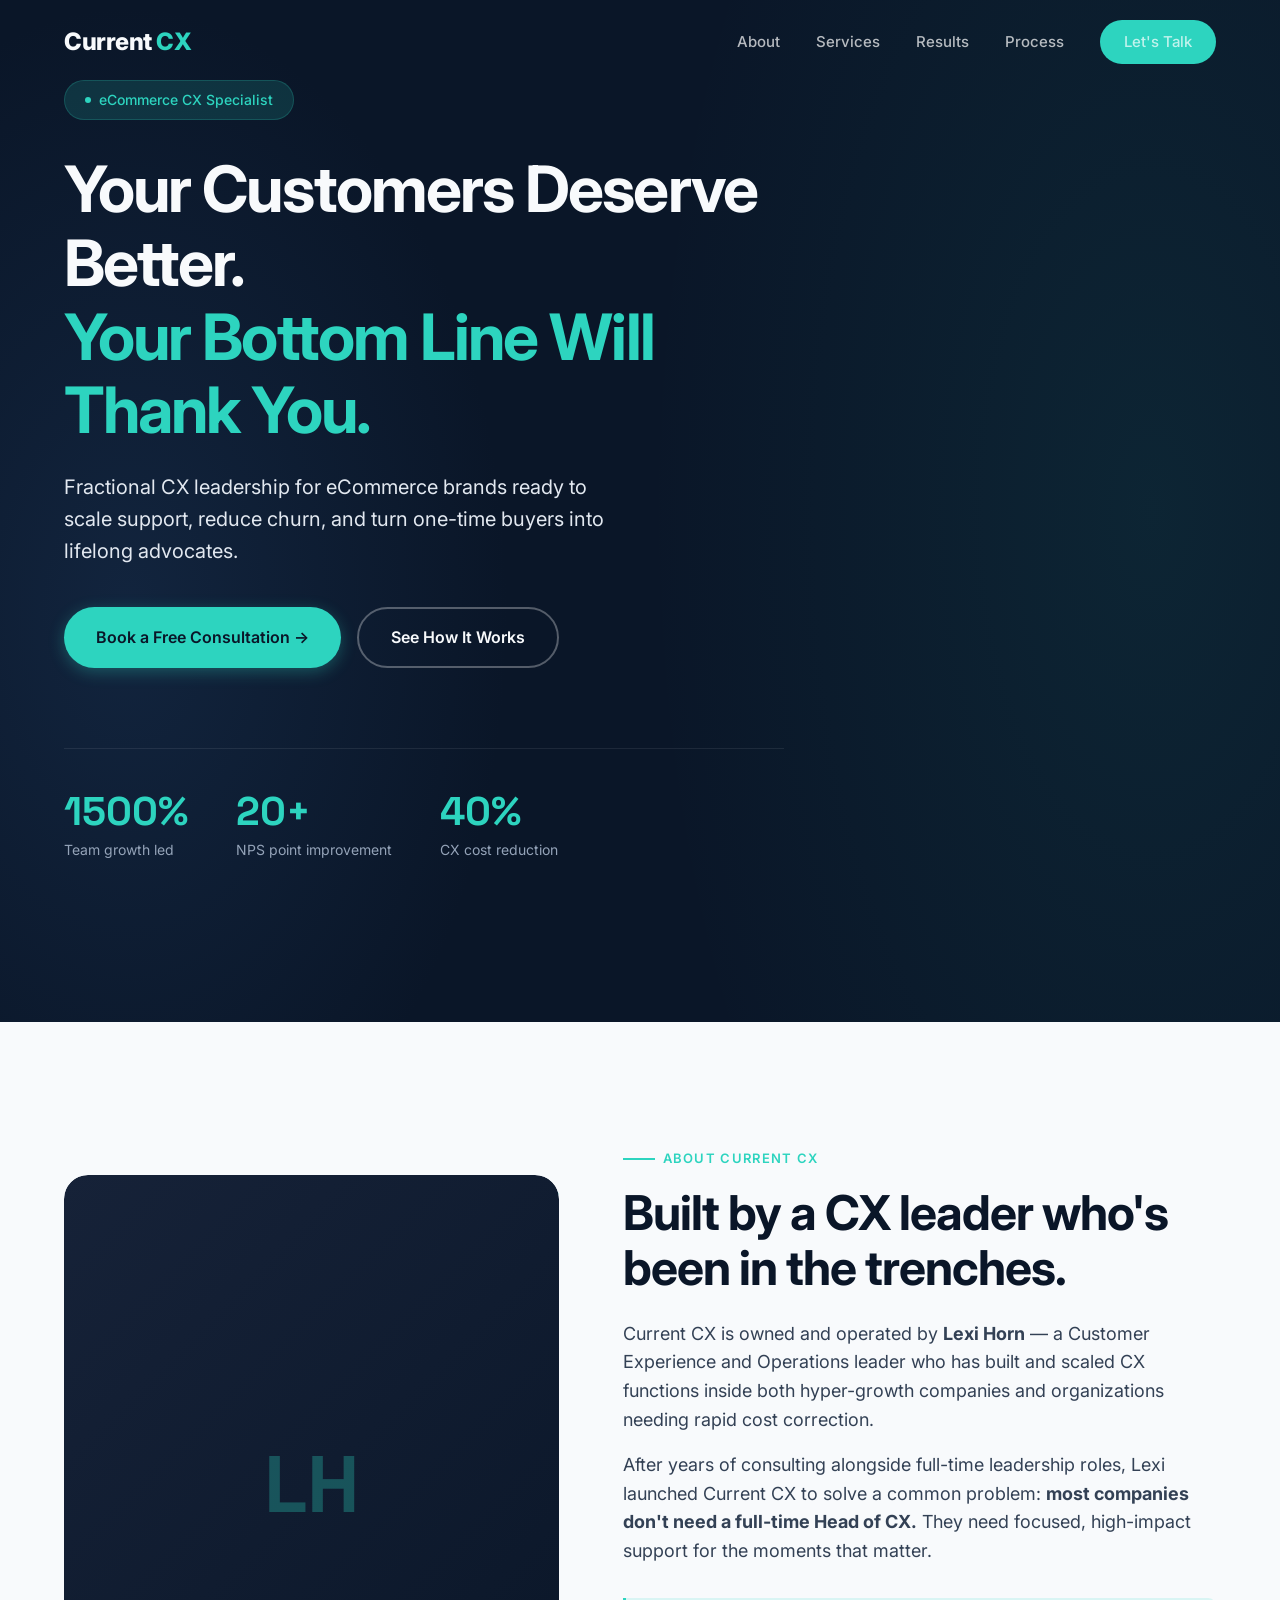
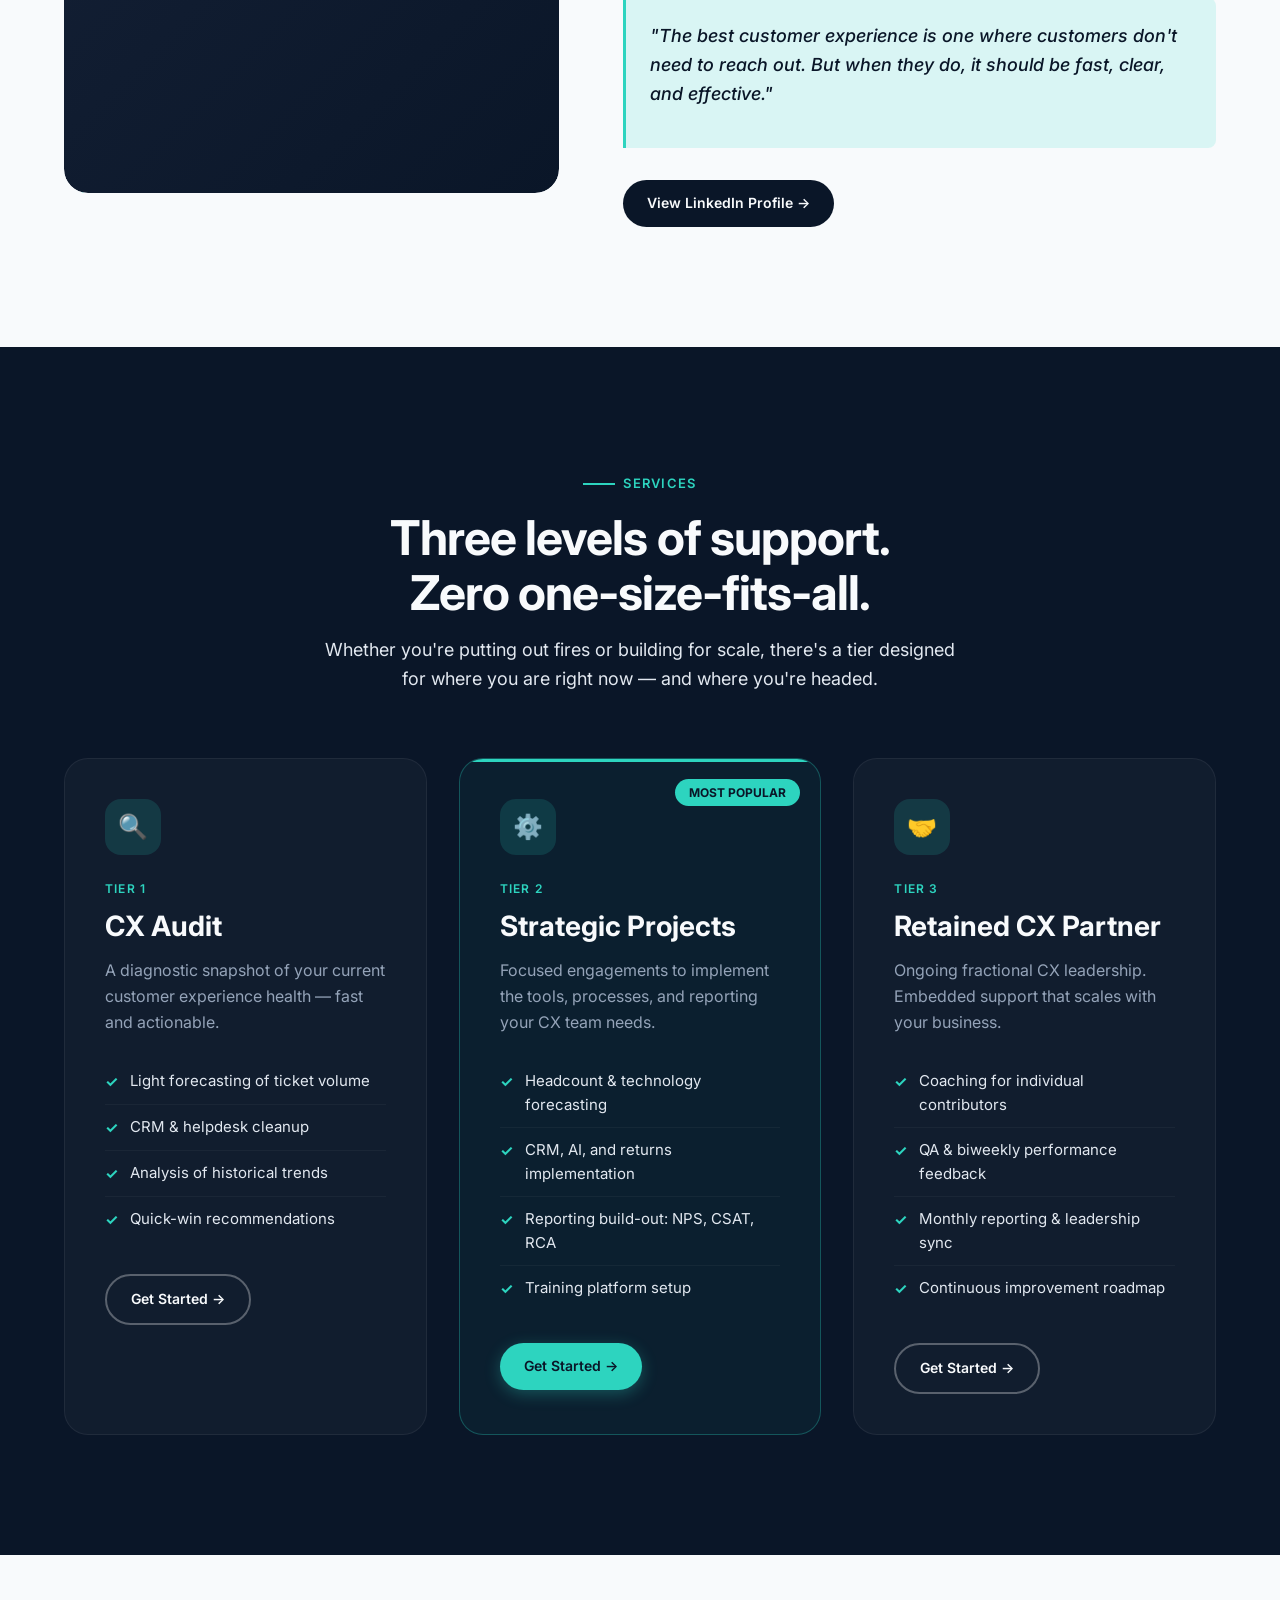
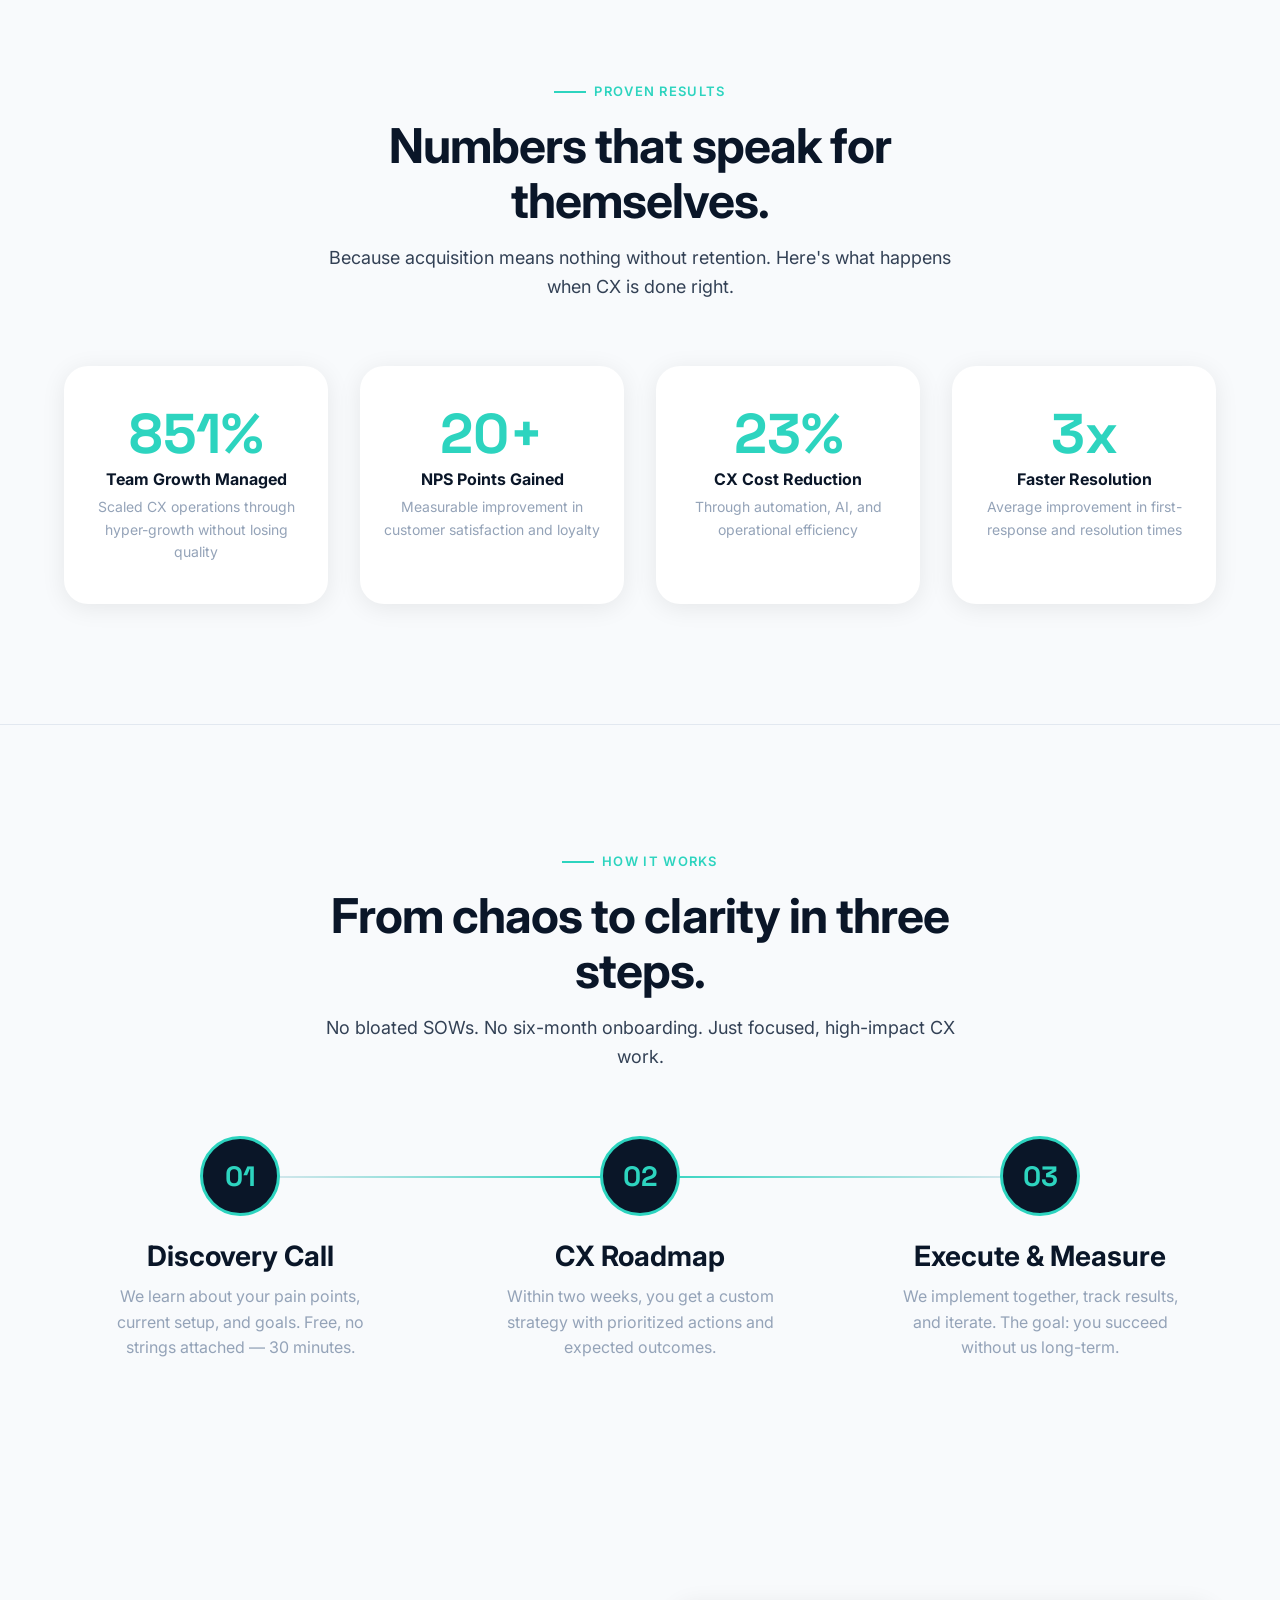
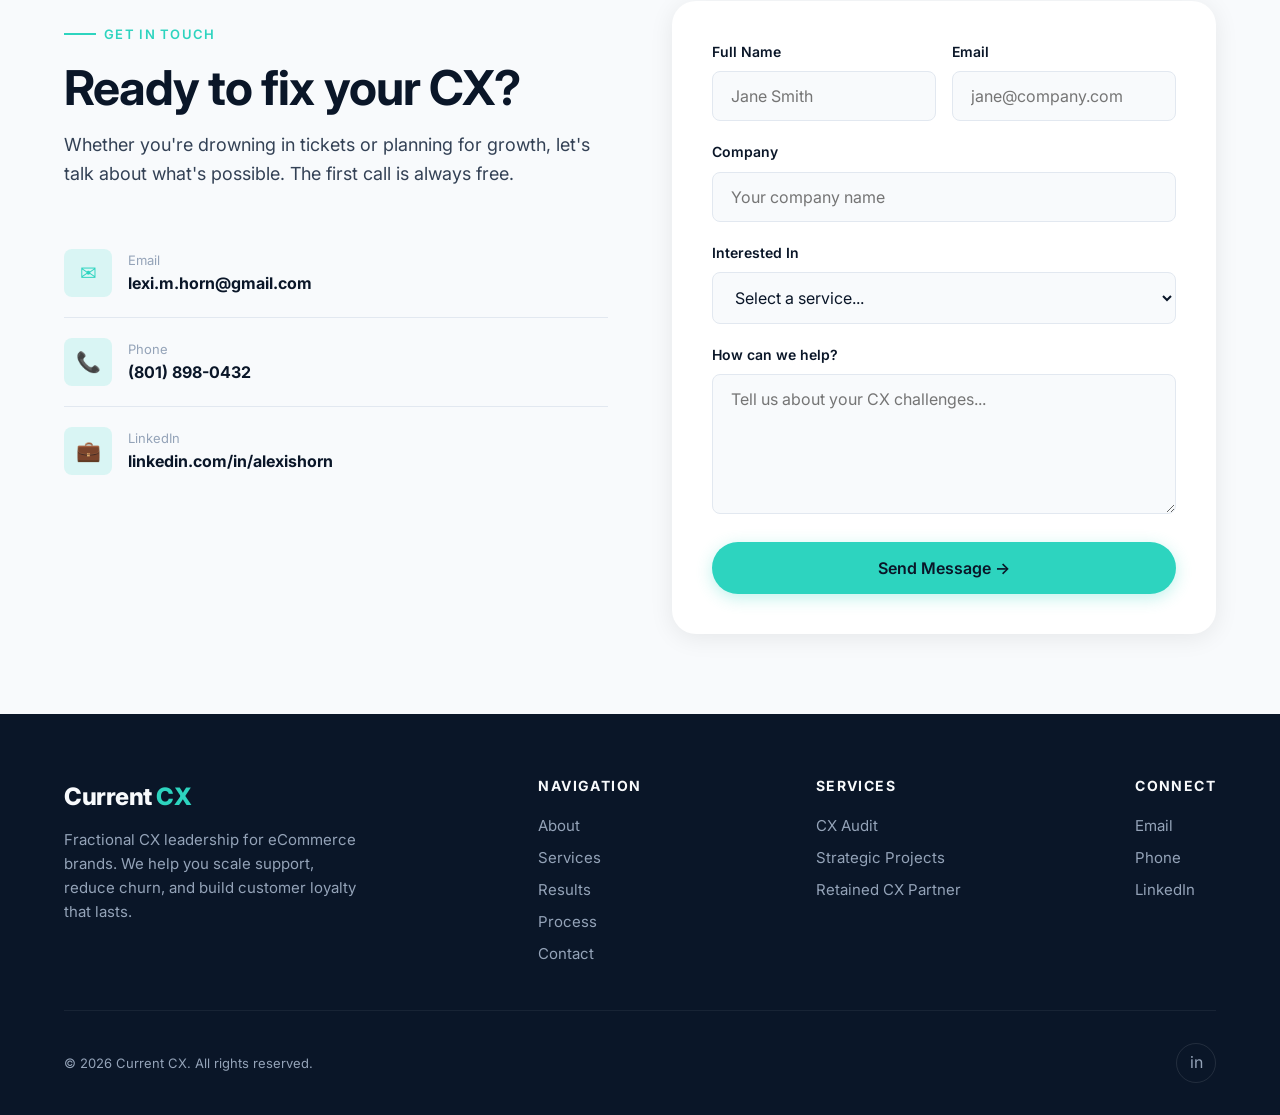
==== index.html @ 1d97b0d6 "Initial commit for Lexi's Site" ====
<!DOCTYPE html>
<html lang="en">
<head>
  <meta charset="UTF-8">
  <meta name="viewport" content="width=device-width, initial-scale=1.0">
  <title>Current CX — Fractional CX Leadership for eCommerce Brands</title>
  <meta name="description" content="Current CX helps eCommerce brands scale support, reduce churn, and turn customers into advocates. Fractional CX leadership by Lexi Horn.">
  <meta name="keywords" content="customer experience, CX consulting, eCommerce CX, fractional CX, customer retention, NPS improvement">
  <link rel="stylesheet" href="styles.css">
  <link rel="icon" type="image/svg+xml" href="data:image/svg+xml,<svg xmlns='http://www.w3.org/2000/svg' viewBox='0 0 32 32'><text y='28' font-size='28'>⚡</text></svg>">
</head>
<body>

  <!-- ===== NAVIGATION ===== -->
  <nav class="navbar" id="navbar">
    <div class="nav-inner">
      <a href="#hero" class="nav-logo">Current <span>CX</span></a>
      <div class="nav-links" id="nav-links">
        <a href="#about">About</a>
        <a href="#services">Services</a>
        <a href="#results">Results</a>
        <a href="#process">Process</a>
        <a href="#contact" class="nav-cta">Let's Talk</a>
      </div>
      <div class="hamburger" id="hamburger">
        <span></span><span></span><span></span>
      </div>
    </div>
  </nav>

  <!-- ===== HERO ===== -->
  <section class="hero" id="hero">
    <div class="container">
      <div class="hero-content">
        <div class="hero-badge">
          <span>eCommerce CX Specialist</span>
        </div>
        <h1>Your Customers Deserve Better.<br><em>Your Bottom Line Will Thank You.</em></h1>
        <p>Fractional CX leadership for eCommerce brands ready to scale support, reduce churn, and turn one-time buyers into lifelong advocates.</p>
        <div class="hero-buttons">
          <a href="#contact" class="btn btn-primary">Book a Free Consultation →</a>
          <a href="#process" class="btn btn-outline">See How It Works</a>
        </div>
        <div class="hero-stats">
          <div class="hero-stat">
            <h3 class="accent-font" data-count="1500%">0%</h3>
            <p>Team growth led</p>
          </div>
          <div class="hero-stat">
            <h3 class="accent-font" data-count="20+">0</h3>
            <p>NPS point improvement</p>
          </div>
          <div class="hero-stat">
            <h3 class="accent-font" data-count="40%">0%</h3>
            <p>CX cost reduction</p>
          </div>
        </div>
      </div>
    </div>
  </section>

  <!-- ===== ABOUT ===== -->
  <section class="section-alt" id="about">
    <div class="container">
      <div class="about-content">
        <div class="about-image-wrapper reveal">
          <div class="about-image">
            <span class="about-initials">LH</span>
          </div>
        </div>
        <div class="about-text reveal reveal-delay-1">
          <div class="section-label">About Current CX</div>
          <h2>Built by a CX leader who's been in the trenches.</h2>
          <p>Current CX is owned and operated by <strong>Lexi Horn</strong> — a Customer Experience and Operations leader who has built and scaled CX functions inside both hyper-growth companies and organizations needing rapid cost correction.</p>
          <p>After years of consulting alongside full-time leadership roles, Lexi launched Current CX to solve a common problem: <strong>most companies don't need a full-time Head of CX.</strong> They need focused, high-impact support for the moments that matter.</p>
          <div class="about-philosophy">
            <p>"The best customer experience is one where customers don't need to reach out. But when they do, it should be fast, clear, and effective."</p>
          </div>
          <div style="margin-top: 32px;">
            <a href="https://www.linkedin.com/in/alexishorn/" target="_blank" rel="noopener" class="btn btn-dark btn-sm">View LinkedIn Profile →</a>
          </div>
        </div>
      </div>
    </div>
  </section>

  <!-- ===== SERVICES ===== -->
  <section class="section-dark" id="services">
    <div class="container">
      <div class="services-header reveal">
        <div class="section-label">Services</div>
        <h2>Three levels of support.<br>Zero one-size-fits-all.</h2>
        <p>Whether you're putting out fires or building for scale, there's a tier designed for where you are right now — and where you're headed.</p>
      </div>
      <div class="grid-3">

        <!-- Audit -->
        <div class="service-card reveal reveal-delay-1">
          <div class="service-icon">🔍</div>
          <div class="service-tier">Tier 1</div>
          <h3>CX Audit</h3>
          <p>A diagnostic snapshot of your current customer experience health — fast and actionable.</p>
          <ul class="service-list">
            <li>Light forecasting of ticket volume</li>
            <li>CRM & helpdesk cleanup</li>
            <li>Analysis of historical trends</li>
            <li>Quick-win recommendations</li>
          </ul>
          <a href="#contact" class="btn btn-outline btn-sm">Get Started →</a>
        </div>

        <!-- One-Time Projects -->
        <div class="service-card featured reveal reveal-delay-2">
          <span class="popular-badge">Most Popular</span>
          <div class="service-icon">⚙️</div>
          <div class="service-tier">Tier 2</div>
          <h3>Strategic Projects</h3>
          <p>Focused engagements to implement the tools, processes, and reporting your CX team needs.</p>
          <ul class="service-list">
            <li>Headcount & technology forecasting</li>
            <li>CRM, AI, and returns implementation</li>
            <li>Reporting build-out: NPS, CSAT, RCA</li>
            <li>Training platform setup</li>
          </ul>
          <a href="#contact" class="btn btn-primary btn-sm">Get Started →</a>
        </div>

        <!-- Continued Services -->
        <div class="service-card reveal reveal-delay-3">
          <div class="service-icon">🤝</div>
          <div class="service-tier">Tier 3</div>
          <h3>Retained CX Partner</h3>
          <p>Ongoing fractional CX leadership. Embedded support that scales with your business.</p>
          <ul class="service-list">
            <li>Coaching for individual contributors</li>
            <li>QA & biweekly performance feedback</li>
            <li>Monthly reporting & leadership sync</li>
            <li>Continuous improvement roadmap</li>
          </ul>
          <a href="#contact" class="btn btn-outline btn-sm">Get Started →</a>
        </div>

      </div>
    </div>
  </section>

  <!-- ===== RESULTS ===== -->
  <section class="section-alt" id="results">
    <div class="container">
      <div class="services-header reveal">
        <div class="section-label">Proven Results</div>
        <h2>Numbers that speak for themselves.</h2>
        <p>Because acquisition means nothing without retention. Here's what happens when CX is done right.</p>
      </div>
      <div class="results-grid">
        <div class="result-card reveal reveal-delay-1">
          <div class="result-number" data-count="1500%">0</div>
          <h4>Team Growth Managed</h4>
          <p>Scaled CX operations through hyper-growth without losing quality</p>
        </div>
        <div class="result-card reveal reveal-delay-2">
          <div class="result-number" data-count="20+">0</div>
          <h4>NPS Points Gained</h4>
          <p>Measurable improvement in customer satisfaction and loyalty</p>
        </div>
        <div class="result-card reveal reveal-delay-3">
          <div class="result-number" data-count="40%">0</div>
          <h4>CX Cost Reduction</h4>
          <p>Through automation, AI, and operational efficiency</p>
        </div>
        <div class="result-card reveal reveal-delay-4">
          <div class="result-number" data-count="3x">0</div>
          <h4>Faster Resolution</h4>
          <p>Average improvement in first-response and resolution times</p>
        </div>
      </div>
    </div>
  </section>

  <!-- ===== PROCESS ===== -->
  <section class="section-alt" id="process" style="background: var(--snow); border-top: 1px solid var(--mist);">
    <div class="container">
      <div class="services-header reveal">
        <div class="section-label">How It Works</div>
        <h2>From chaos to clarity in three steps.</h2>
        <p>No bloated SOWs. No six-month onboarding. Just focused, high-impact CX work.</p>
      </div>
      <div class="process-steps">
        <div class="process-step reveal reveal-delay-1">
          <div class="step-number">01</div>
          <h3>Discovery Call</h3>
          <p>We learn about your pain points, current setup, and goals. Free, no strings attached — 30 minutes.</p>
        </div>
        <div class="process-step reveal reveal-delay-2">
          <div class="step-number">02</div>
          <h3>CX Roadmap</h3>
          <p>Within two weeks, you get a custom strategy with prioritized actions and expected outcomes.</p>
        </div>
        <div class="process-step reveal reveal-delay-3">
          <div class="step-number">03</div>
          <h3>Execute & Measure</h3>
          <p>We implement together, track results, and iterate. The goal: you succeed without us long-term.</p>
        </div>
      </div>
    </div>
  </section>

  <!-- ===== CONTACT ===== -->
  <section class="section-alt" id="contact" style="padding-bottom: 80px;">
    <div class="container">
      <div class="contact-grid">
        <div class="contact-info reveal">
          <div class="section-label">Get In Touch</div>
          <h2>Ready to fix your CX?</h2>
          <p>Whether you're drowning in tickets or planning for growth, let's talk about what's possible. The first call is always free.</p>
          <div class="contact-method">
            <div class="contact-icon">✉</div>
            <div>
              <span>Email</span>
              <a href="mailto:lexi.m.horn@gmail.com"><strong>lexi.m.horn@gmail.com</strong></a>
            </div>
          </div>
          <div class="contact-method">
            <div class="contact-icon">📞</div>
            <div>
              <span>Phone</span>
              <a href="tel:+18018980432"><strong>(801) 898-0432</strong></a>
            </div>
          </div>
          <div class="contact-method">
            <div class="contact-icon">💼</div>
            <div>
              <span>LinkedIn</span>
              <a href="https://www.linkedin.com/in/alexishorn/" target="_blank" rel="noopener"><strong>linkedin.com/in/alexishorn</strong></a>
            </div>
          </div>
        </div>
        <div class="contact-form-wrapper reveal reveal-delay-1">
          <form id="contact-form">
            <div class="form-row">
              <div class="form-group">
                <label for="name">Full Name</label>
                <input type="text" id="name" name="name" placeholder="Jane Smith" required>
              </div>
              <div class="form-group">
                <label for="email">Email</label>
                <input type="email" id="email" name="email" placeholder="jane@company.com" required>
              </div>
            </div>
            <div class="form-group">
              <label for="company">Company</label>
              <input type="text" id="company" name="company" placeholder="Your company name">
            </div>
            <div class="form-group">
              <label for="service">Interested In</label>
              <select id="service" name="service">
                <option value="">Select a service...</option>
                <option value="audit">CX Audit</option>
                <option value="project">Strategic Project</option>
                <option value="retained">Retained CX Partner</option>
                <option value="other">Not sure yet</option>
              </select>
            </div>
            <div class="form-group">
              <label for="message">How can we help?</label>
              <textarea id="message" name="message" placeholder="Tell us about your CX challenges..." required></textarea>
            </div>
            <button type="submit" class="btn btn-primary btn-submit">Send Message →</button>
          </form>
        </div>
      </div>
    </div>
  </section>

  <!-- ===== FOOTER ===== -->
  <footer class="footer">
    <div class="container">
      <div class="footer-inner">
        <div class="footer-brand">
          <a href="#hero" class="nav-logo">Current <span>CX</span></a>
          <p>Fractional CX leadership for eCommerce brands. We help you scale support, reduce churn, and build customer loyalty that lasts.</p>
        </div>
        <div class="footer-links">
          <h4>Navigation</h4>
          <a href="#about">About</a>
          <a href="#services">Services</a>
          <a href="#results">Results</a>
          <a href="#process">Process</a>
          <a href="#contact">Contact</a>
        </div>
        <div class="footer-links">
          <h4>Services</h4>
          <a href="#services">CX Audit</a>
          <a href="#services">Strategic Projects</a>
          <a href="#services">Retained CX Partner</a>
        </div>
        <div class="footer-links">
          <h4>Connect</h4>
          <a href="mailto:lexi.m.horn@gmail.com">Email</a>
          <a href="tel:+18018980432">Phone</a>
          <a href="https://www.linkedin.com/in/alexishorn/" target="_blank" rel="noopener">LinkedIn</a>
        </div>
      </div>
      <div class="footer-bottom">
        <p>&copy; 2026 Current CX. All rights reserved.</p>
        <div class="social-links">
          <a href="https://www.linkedin.com/in/alexishorn/" target="_blank" rel="noopener" aria-label="LinkedIn">in</a>
        </div>
      </div>
    </div>
  </footer>

  <script src="script.js"></script>
</body>
</html>
---- styles.css ----
/* ============================================
   CURRENT CX — Design System & Styles
   ============================================ */

@import url('https://fonts.googleapis.com/css2?family=Inter:wght@300;400;500;600;700;800&family=Space+Grotesk:wght@400;500;600;700&display=swap');

/* --- Custom Properties --- */
:root {
  --deep-tide: #0A1628;
  --midnight: #162238;
  --current-teal: #2DD4BF;
  --teal-glow: rgba(45, 212, 191, 0.15);
  --warm-coral: #F97068;
  --snow: #F8FAFC;
  --mist: #E2E8F0;
  --stone: #94A3B8;
  --slate: #334155;
  --font-primary: 'Inter', sans-serif;
  --font-accent: 'Space Grotesk', sans-serif;
  --radius-sm: 8px;
  --radius-md: 16px;
  --radius-lg: 24px;
  --shadow-card: 0 4px 24px rgba(0,0,0,0.08);
  --shadow-glow: 0 0 40px rgba(45,212,191,0.2);
  --transition: 0.3s cubic-bezier(0.4, 0, 0.2, 1);
}

/* --- Reset --- */
*, *::before, *::after { box-sizing: border-box; margin: 0; padding: 0; }
html { scroll-behavior: smooth; font-size: 16px; }
body {
  font-family: var(--font-primary);
  color: var(--slate);
  background: var(--snow);
  line-height: 1.6;
  -webkit-font-smoothing: antialiased;
  overflow-x: hidden;
}
img { max-width: 100%; display: block; }
a { text-decoration: none; color: inherit; transition: color var(--transition); }
ul { list-style: none; }
button { border: none; cursor: pointer; font-family: inherit; }

/* --- Typography --- */
h1, h2, h3, h4 { font-weight: 700; line-height: 1.15; color: var(--deep-tide); }
h1 { font-size: clamp(2.5rem, 5vw, 4rem); letter-spacing: -0.03em; }
h2 { font-size: clamp(2rem, 4vw, 3rem); letter-spacing: -0.02em; }
h3 { font-size: clamp(1.25rem, 2.5vw, 1.75rem); }
p { font-size: 1.125rem; color: var(--slate); max-width: 680px; }
.accent-font { font-family: var(--font-accent); }
.text-teal { color: var(--current-teal); }
.text-light { color: var(--snow); }
.text-stone { color: var(--stone); }
.text-center { text-align: center; }

/* --- Layout --- */
.container { width: 100%; max-width: 1200px; margin: 0 auto; padding: 0 24px; }
section { padding: 120px 0; position: relative; }
.section-dark { background: var(--deep-tide); color: var(--snow); }
.section-dark h2, .section-dark h3 { color: var(--snow); }
.section-dark p { color: var(--mist); }
.section-alt { background: var(--snow); }
.grid-2 { display: grid; grid-template-columns: 1fr 1fr; gap: 48px; align-items: center; }
.grid-3 { display: grid; grid-template-columns: repeat(3, 1fr); gap: 32px; }
.flex-center { display: flex; align-items: center; justify-content: center; }

/* --- Buttons --- */
.btn {
  display: inline-flex; align-items: center; gap: 8px;
  padding: 16px 32px; border-radius: 50px;
  font-size: 1rem; font-weight: 600;
  transition: all var(--transition);
  position: relative; overflow: hidden;
}
.btn-primary {
  background: var(--current-teal); color: var(--deep-tide);
  box-shadow: 0 4px 16px rgba(45,212,191,0.3);
}
.btn-primary:hover {
  transform: translateY(-2px);
  box-shadow: 0 8px 32px rgba(45,212,191,0.4);
}
.btn-outline {
  background: transparent; color: var(--snow);
  border: 2px solid rgba(255,255,255,0.3);
}
.btn-outline:hover { border-color: var(--current-teal); color: var(--current-teal); }
.btn-dark {
  background: var(--deep-tide); color: var(--snow);
}
.btn-dark:hover { background: var(--midnight); transform: translateY(-2px); }
.btn-sm { padding: 12px 24px; font-size: 0.875rem; }

/* --- Navigation --- */
.navbar {
  position: fixed; top: 0; left: 0; right: 0; z-index: 1000;
  padding: 20px 0;
  transition: all var(--transition);
}
.navbar.scrolled {
  background: rgba(10, 22, 40, 0.95);
  backdrop-filter: blur(20px);
  padding: 12px 0;
  box-shadow: 0 4px 30px rgba(0,0,0,0.15);
}
.nav-inner {
  display: flex; align-items: center; justify-content: space-between;
  max-width: 1200px; margin: 0 auto; padding: 0 24px;
}
.nav-logo {
  font-family: var(--font-primary); font-size: 1.5rem; font-weight: 800;
  color: var(--snow); letter-spacing: -0.02em;
}
.nav-logo span { color: var(--current-teal); }
.nav-links { display: flex; gap: 36px; align-items: center; }
.nav-links a {
  color: rgba(255,255,255,0.7); font-size: 0.9375rem; font-weight: 500;
  transition: color var(--transition); position: relative;
}
.nav-links a::after {
  content: ''; position: absolute; bottom: -4px; left: 0;
  width: 0; height: 2px; background: var(--current-teal);
  transition: width var(--transition);
}
.nav-links a:hover, .nav-links a.active { color: var(--snow); }
.nav-links a:hover::after, .nav-links a.active::after { width: 100%; }
.nav-cta {
  background: var(--current-teal); color: var(--deep-tide);
  padding: 10px 24px; border-radius: 50px; font-weight: 600; font-size: 0.875rem;
}
.nav-cta:hover { box-shadow: var(--shadow-glow); }
.nav-cta::after { display: none; }
.hamburger { display: none; flex-direction: column; gap: 5px; cursor: pointer; padding: 4px; }
.hamburger span { width: 24px; height: 2px; background: var(--snow); transition: all var(--transition); border-radius: 2px; }
.hamburger.active span:nth-child(1) { transform: rotate(45deg) translate(5px, 5px); }
.hamburger.active span:nth-child(2) { opacity: 0; }
.hamburger.active span:nth-child(3) { transform: rotate(-45deg) translate(5px, -5px); }

/* --- Hero --- */
.hero {
  min-height: 100vh; display: flex; align-items: center;
  background: var(--deep-tide);
  position: relative; overflow: hidden;
  padding-top: 80px;
}
.hero::before {
  content: ''; position: absolute; top: -50%; right: -30%;
  width: 80%; height: 200%;
  background: radial-gradient(ellipse, rgba(45,212,191,0.08) 0%, transparent 70%);
  pointer-events: none;
}
.hero::after {
  content: ''; position: absolute; bottom: -20%; left: -20%;
  width: 60%; height: 120%;
  background: radial-gradient(ellipse, rgba(30,58,95,0.4) 0%, transparent 70%);
  pointer-events: none;
}
.hero-content { position: relative; z-index: 2; max-width: 720px; }
.hero-badge {
  display: inline-flex; align-items: center; gap: 8px;
  padding: 8px 20px; border-radius: 50px;
  background: var(--teal-glow); border: 1px solid rgba(45,212,191,0.2);
  color: var(--current-teal); font-size: 0.875rem; font-weight: 500;
  margin-bottom: 32px;
}
.hero-badge::before { content: ''; width: 6px; height: 6px; border-radius: 50%; background: var(--current-teal); animation: pulse-dot 2s infinite; }
@keyframes pulse-dot { 0%,100% { opacity: 1; } 50% { opacity: 0.4; } }
.hero h1 { color: var(--snow); margin-bottom: 24px; }
.hero h1 em { font-style: normal; color: var(--current-teal); }
.hero p { color: var(--mist); font-size: 1.25rem; margin-bottom: 40px; max-width: 560px; }
.hero-buttons { display: flex; gap: 16px; flex-wrap: wrap; }
.hero-stats {
  display: flex; gap: 48px; margin-top: 80px;
  padding-top: 40px; border-top: 1px solid rgba(255,255,255,0.08);
}
.hero-stat h3 { font-family: var(--font-accent); font-size: 2.5rem; color: var(--current-teal); font-weight: 700; }
.hero-stat p { font-size: 0.875rem; color: var(--stone); margin-top: 4px; }

/* --- About --- */
.about-content { display: grid; grid-template-columns: 1fr 1.2fr; gap: 64px; align-items: center; }
.about-image-wrapper {
  position: relative; border-radius: var(--radius-lg); overflow: hidden;
  aspect-ratio: 4/5;
}
.about-image-wrapper::after {
  content: ''; position: absolute; inset: 0;
  border: 2px solid var(--current-teal);
  border-radius: var(--radius-lg);
  transform: translate(16px, 16px); z-index: -1;
}
.about-image {
  width: 100%; height: 100%; object-fit: cover;
  border-radius: var(--radius-lg);
  background: linear-gradient(135deg, var(--midnight), var(--deep-tide));
  display: flex; align-items: center; justify-content: center;
}
.about-initials {
  font-family: var(--font-accent); font-size: 5rem; font-weight: 700;
  color: var(--current-teal); opacity: 0.3;
}
.about-text .section-label { margin-bottom: 16px; }
.about-text h2 { margin-bottom: 24px; }
.about-text p { margin-bottom: 16px; }
.about-philosophy {
  margin-top: 32px; padding: 24px;
  background: var(--teal-glow);
  border-left: 3px solid var(--current-teal);
  border-radius: 0 var(--radius-sm) var(--radius-sm) 0;
}
.about-philosophy p { color: var(--deep-tide); font-weight: 500; font-style: italic; }

/* --- Section Labels --- */
.section-label {
  display: inline-flex; align-items: center; gap: 8px;
  font-size: 0.8125rem; font-weight: 600; letter-spacing: 0.1em;
  text-transform: uppercase; color: var(--current-teal);
  margin-bottom: 16px;
}
.section-label::before { content: ''; width: 32px; height: 2px; background: var(--current-teal); }

/* --- Services --- */
.services-header { text-align: center; max-width: 640px; margin: 0 auto 64px; }
.services-header p { margin: 16px auto 0; }
.service-card {
  background: rgba(255,255,255,0.03);
  border: 1px solid rgba(255,255,255,0.06);
  border-radius: var(--radius-lg);
  padding: 40px;
  transition: all var(--transition);
  position: relative; overflow: hidden;
}
.service-card::before {
  content: ''; position: absolute; top: 0; left: 0; right: 0;
  height: 3px; background: var(--current-teal);
  transform: scaleX(0); transition: transform var(--transition);
}
.service-card:hover { border-color: rgba(45,212,191,0.2); transform: translateY(-4px); background: rgba(255,255,255,0.05); }
.service-card:hover::before { transform: scaleX(1); }
.service-card.featured {
  border-color: rgba(45,212,191,0.3);
  background: rgba(45,212,191,0.05);
}
.service-card.featured::before { transform: scaleX(1); }
.service-icon {
  width: 56px; height: 56px; border-radius: var(--radius-md);
  background: var(--teal-glow);
  display: flex; align-items: center; justify-content: center;
  margin-bottom: 24px; font-size: 1.5rem;
}
.service-tier {
  font-size: 0.75rem; font-weight: 600; text-transform: uppercase;
  letter-spacing: 0.1em; color: var(--current-teal);
  margin-bottom: 12px;
}
.service-card h3 { color: var(--snow); margin-bottom: 16px; }
.service-card p { color: var(--stone); font-size: 1rem; margin-bottom: 24px; }
.service-list { margin-bottom: 32px; }
.service-list li {
  display: flex; align-items: flex-start; gap: 12px;
  padding: 10px 0;
  color: var(--mist); font-size: 0.9375rem;
  border-bottom: 1px solid rgba(255,255,255,0.04);
}
.service-list li::before {
  content: '✓'; color: var(--current-teal); font-weight: 700;
  flex-shrink: 0; margin-top: 1px;
}
.service-list li:last-child { border-bottom: none; }
.popular-badge {
  position: absolute; top: 20px; right: 20px;
  background: var(--current-teal); color: var(--deep-tide);
  padding: 4px 14px; border-radius: 50px;
  font-size: 0.75rem; font-weight: 700; text-transform: uppercase;
}

/* --- Results --- */
.results-grid { display: grid; grid-template-columns: repeat(4, 1fr); gap: 32px; margin-top: 64px; }
.result-card {
  text-align: center; padding: 40px 24px;
  background: white;
  border-radius: var(--radius-lg);
  box-shadow: var(--shadow-card);
  transition: all var(--transition);
}
.result-card:hover { transform: translateY(-4px); box-shadow: 0 12px 40px rgba(0,0,0,0.1); }
.result-number {
  font-family: var(--font-accent); font-size: 3.5rem; font-weight: 700;
  color: var(--current-teal); line-height: 1;
  margin-bottom: 8px;
}
.result-card h4 { font-size: 1rem; margin-bottom: 8px; }
.result-card p { font-size: 0.875rem; color: var(--stone); margin: 0 auto; }

/* --- Process --- */
.process-steps { display: grid; grid-template-columns: repeat(3, 1fr); gap: 48px; margin-top: 64px; position: relative; }
.process-steps::before {
  content: ''; position: absolute;
  top: 40px; left: 15%; right: 15%;
  height: 2px; background: linear-gradient(90deg, var(--mist), var(--current-teal), var(--mist));
}
.process-step { text-align: center; position: relative; }
.step-number {
  width: 80px; height: 80px;
  border-radius: 50%;
  background: var(--deep-tide);
  color: var(--current-teal);
  font-family: var(--font-accent);
  font-size: 1.75rem; font-weight: 700;
  display: flex; align-items: center; justify-content: center;
  margin: 0 auto 24px;
  position: relative; z-index: 2;
  border: 3px solid var(--current-teal);
}
.process-step h3 { margin-bottom: 12px; }
.process-step p { font-size: 1rem; color: var(--stone); margin: 0 auto; max-width: 280px; }

/* --- Contact --- */
.contact-grid { display: grid; grid-template-columns: 1fr 1fr; gap: 64px; align-items: start; }
.contact-info { padding-top: 16px; }
.contact-info h2 { margin-bottom: 16px; }
.contact-info > p { margin-bottom: 40px; }
.contact-method {
  display: flex; align-items: center; gap: 16px;
  padding: 20px 0;
  border-bottom: 1px solid var(--mist);
}
.contact-method:last-of-type { border-bottom: none; }
.contact-icon {
  width: 48px; height: 48px; border-radius: var(--radius-sm);
  background: var(--teal-glow); color: var(--current-teal);
  display: flex; align-items: center; justify-content: center;
  font-size: 1.25rem; flex-shrink: 0;
}
.contact-method span { font-size: 0.8125rem; color: var(--stone); display: block; }
.contact-method strong { font-size: 1rem; color: var(--deep-tide); }
.contact-method a { color: var(--deep-tide); }
.contact-method a:hover { color: var(--current-teal); }
.contact-form-wrapper {
  background: white; border-radius: var(--radius-lg);
  padding: 40px; box-shadow: var(--shadow-card);
}
.form-group { margin-bottom: 20px; }
.form-group label {
  display: block; font-size: 0.875rem; font-weight: 600;
  color: var(--deep-tide); margin-bottom: 8px;
}
.form-group input, .form-group textarea, .form-group select {
  width: 100%; padding: 14px 18px;
  border: 1.5px solid var(--mist);
  border-radius: var(--radius-sm);
  font-family: var(--font-primary);
  font-size: 1rem; color: var(--deep-tide);
  transition: border-color var(--transition);
  background: var(--snow);
}
.form-group input:focus, .form-group textarea:focus, .form-group select:focus {
  outline: none; border-color: var(--current-teal);
  box-shadow: 0 0 0 3px var(--teal-glow);
}
.form-group textarea { min-height: 140px; resize: vertical; }
.form-row { display: grid; grid-template-columns: 1fr 1fr; gap: 16px; }
.btn-submit { width: 100%; justify-content: center; }

/* --- Footer --- */
.footer {
  background: var(--deep-tide); color: var(--mist);
  padding: 64px 0 32px;
}
.footer-inner {
  display: flex; justify-content: space-between; align-items: start;
  padding-bottom: 40px; border-bottom: 1px solid rgba(255,255,255,0.06);
  margin-bottom: 32px; gap: 48px;
}
.footer-brand p { color: var(--stone); font-size: 0.9375rem; max-width: 300px; margin-top: 12px; }
.footer-links h4 { color: var(--snow); font-size: 0.875rem; text-transform: uppercase; letter-spacing: 0.1em; margin-bottom: 16px; }
.footer-links a { display: block; color: var(--stone); font-size: 0.9375rem; padding: 4px 0; transition: color var(--transition); }
.footer-links a:hover { color: var(--current-teal); }
.footer-bottom { display: flex; justify-content: space-between; align-items: center; }
.footer-bottom p { font-size: 0.8125rem; color: var(--stone); }
.social-links { display: flex; gap: 16px; }
.social-links a {
  width: 40px; height: 40px; border-radius: 50%;
  border: 1px solid rgba(255,255,255,0.1);
  display: flex; align-items: center; justify-content: center;
  color: var(--stone); transition: all var(--transition);
}
.social-links a:hover { border-color: var(--current-teal); color: var(--current-teal); }

/* --- Scroll Animations --- */
.reveal { opacity: 0; transform: translateY(30px); transition: all 0.8s cubic-bezier(0.16, 1, 0.3, 1); }
.reveal.visible { opacity: 1; transform: translateY(0); }
.reveal-delay-1 { transition-delay: 0.1s; }
.reveal-delay-2 { transition-delay: 0.2s; }
.reveal-delay-3 { transition-delay: 0.3s; }
.reveal-delay-4 { transition-delay: 0.4s; }

/* --- Responsive --- */
@media (max-width: 1024px) {
  .grid-2 { grid-template-columns: 1fr; gap: 40px; }
  .grid-3, .results-grid, .process-steps { grid-template-columns: 1fr 1fr; }
  .process-steps::before { display: none; }
  .hero-stats { gap: 32px; }
  .about-content { grid-template-columns: 1fr; }
  .about-image-wrapper { max-width: 400px; margin: 0 auto; }
  .contact-grid { grid-template-columns: 1fr; }
}
@media (max-width: 768px) {
  section { padding: 80px 0; }
  .nav-links { display: none; position: fixed; top: 0; left: 0; right: 0; bottom: 0; background: rgba(10,22,40,0.98); backdrop-filter: blur(20px); flex-direction: column; justify-content: center; align-items: center; gap: 32px; }
  .nav-links.open { display: flex; }
  .nav-links a { font-size: 1.25rem; color: var(--snow); }
  .hamburger { display: flex; }
  .grid-3, .results-grid, .process-steps { grid-template-columns: 1fr; }
  .hero-stats { flex-direction: column; gap: 24px; }
  .hero-buttons { flex-direction: column; }
  .hero-buttons .btn { text-align: center; justify-content: center; }
  .form-row { grid-template-columns: 1fr; }
  .footer-inner { flex-direction: column; gap: 32px; }
  .footer-bottom { flex-direction: column; gap: 16px; text-align: center; }
}
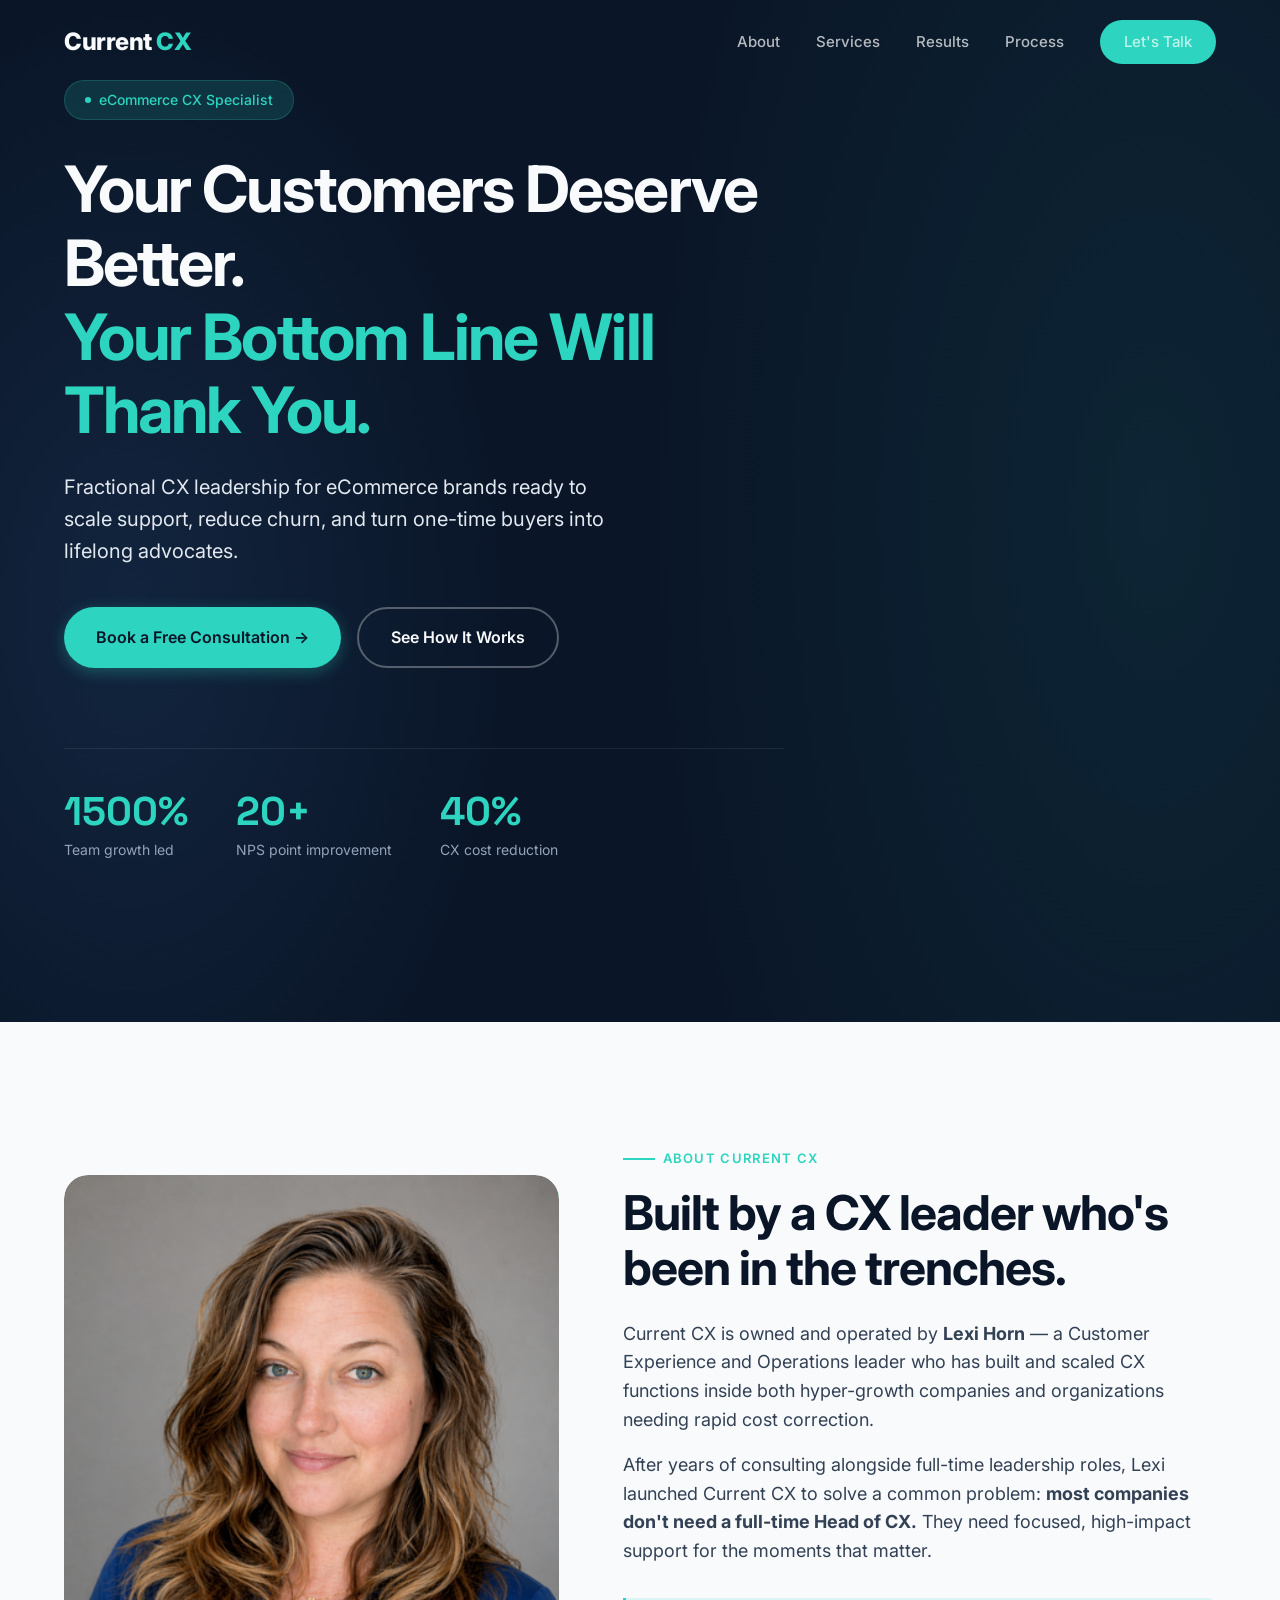
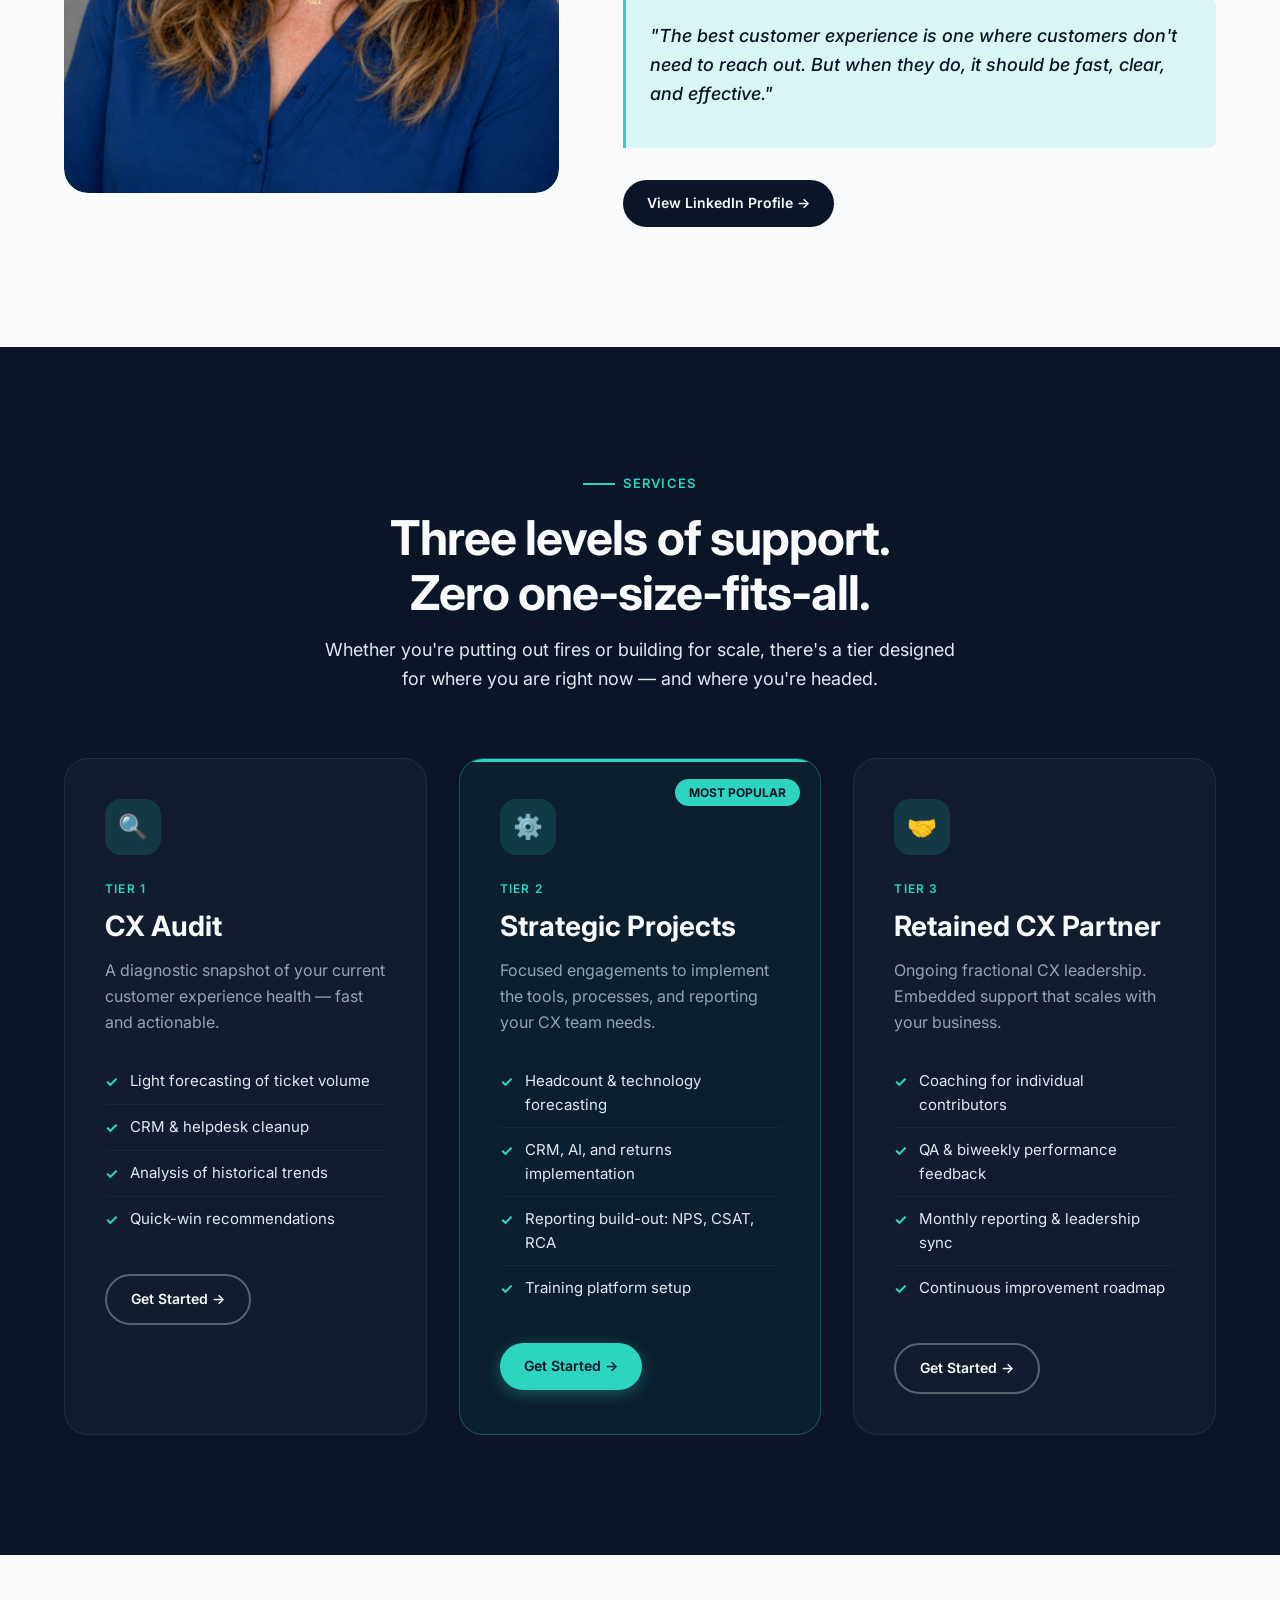
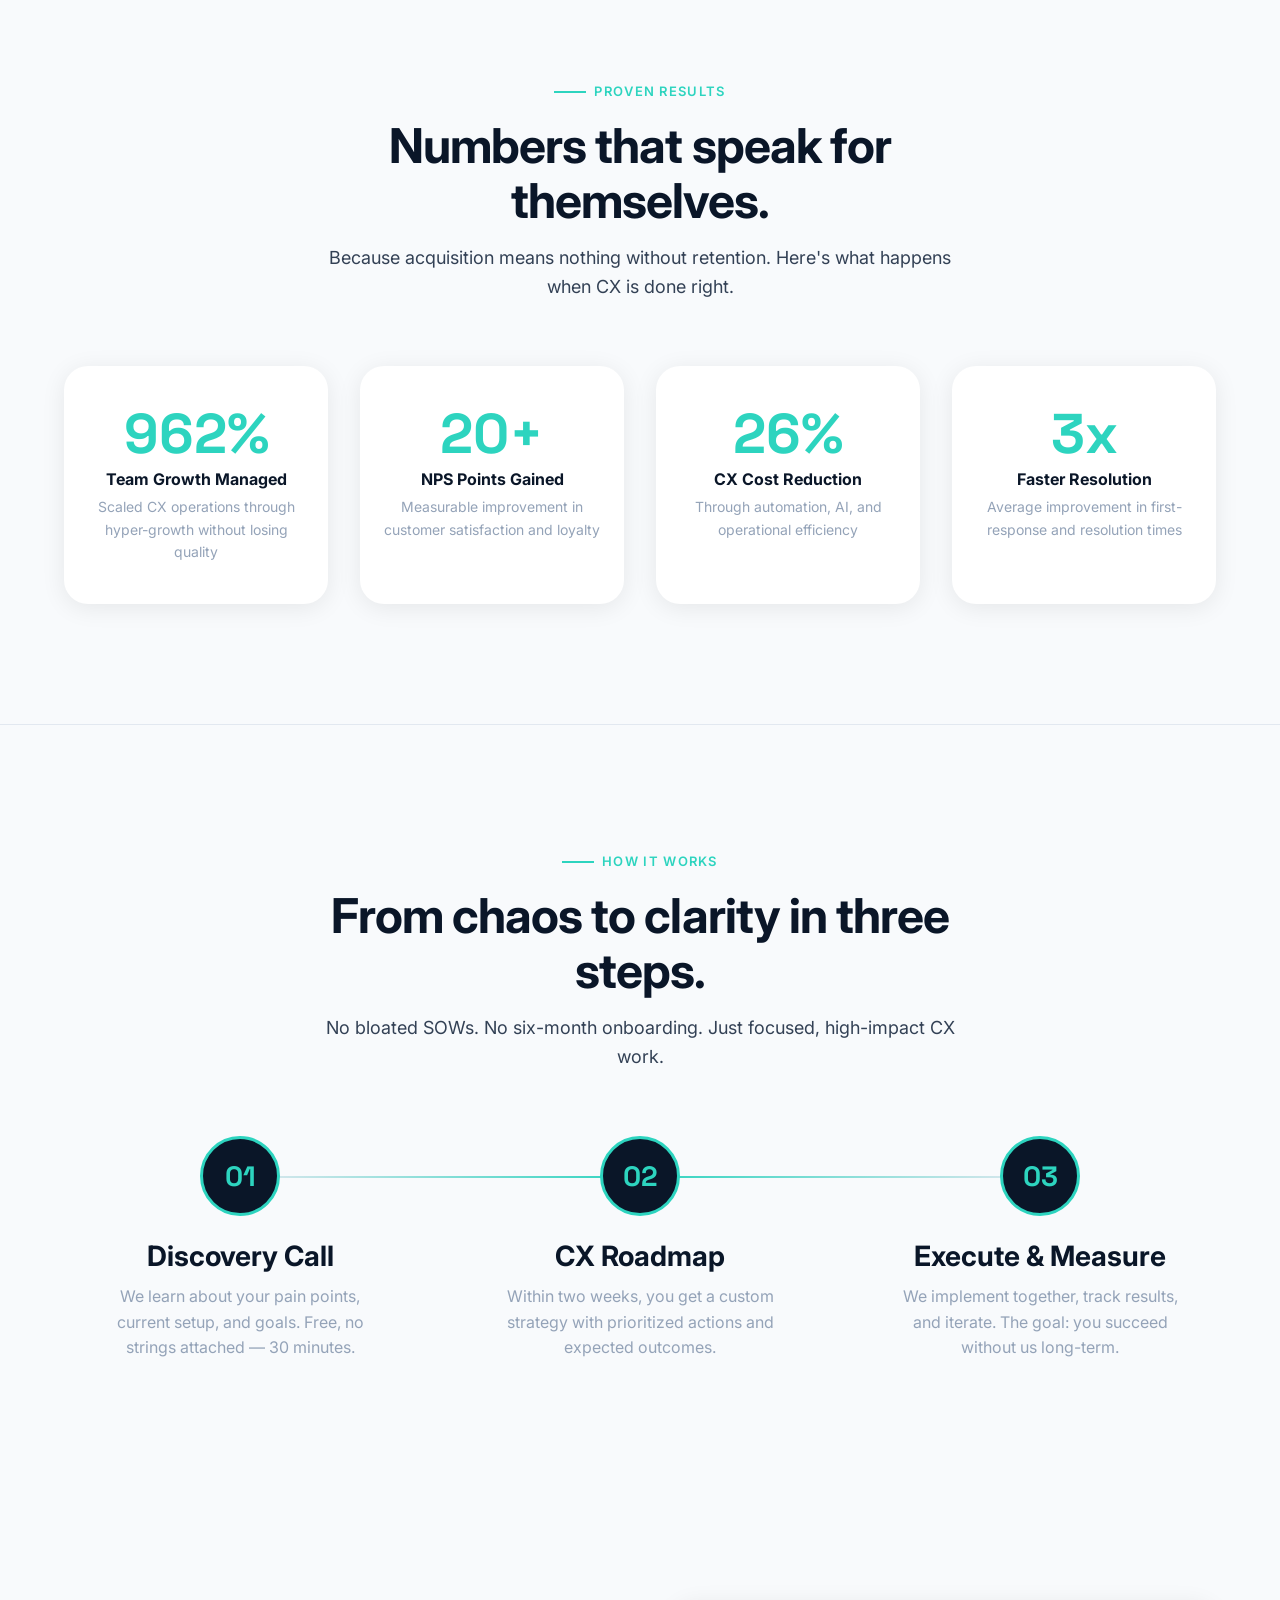
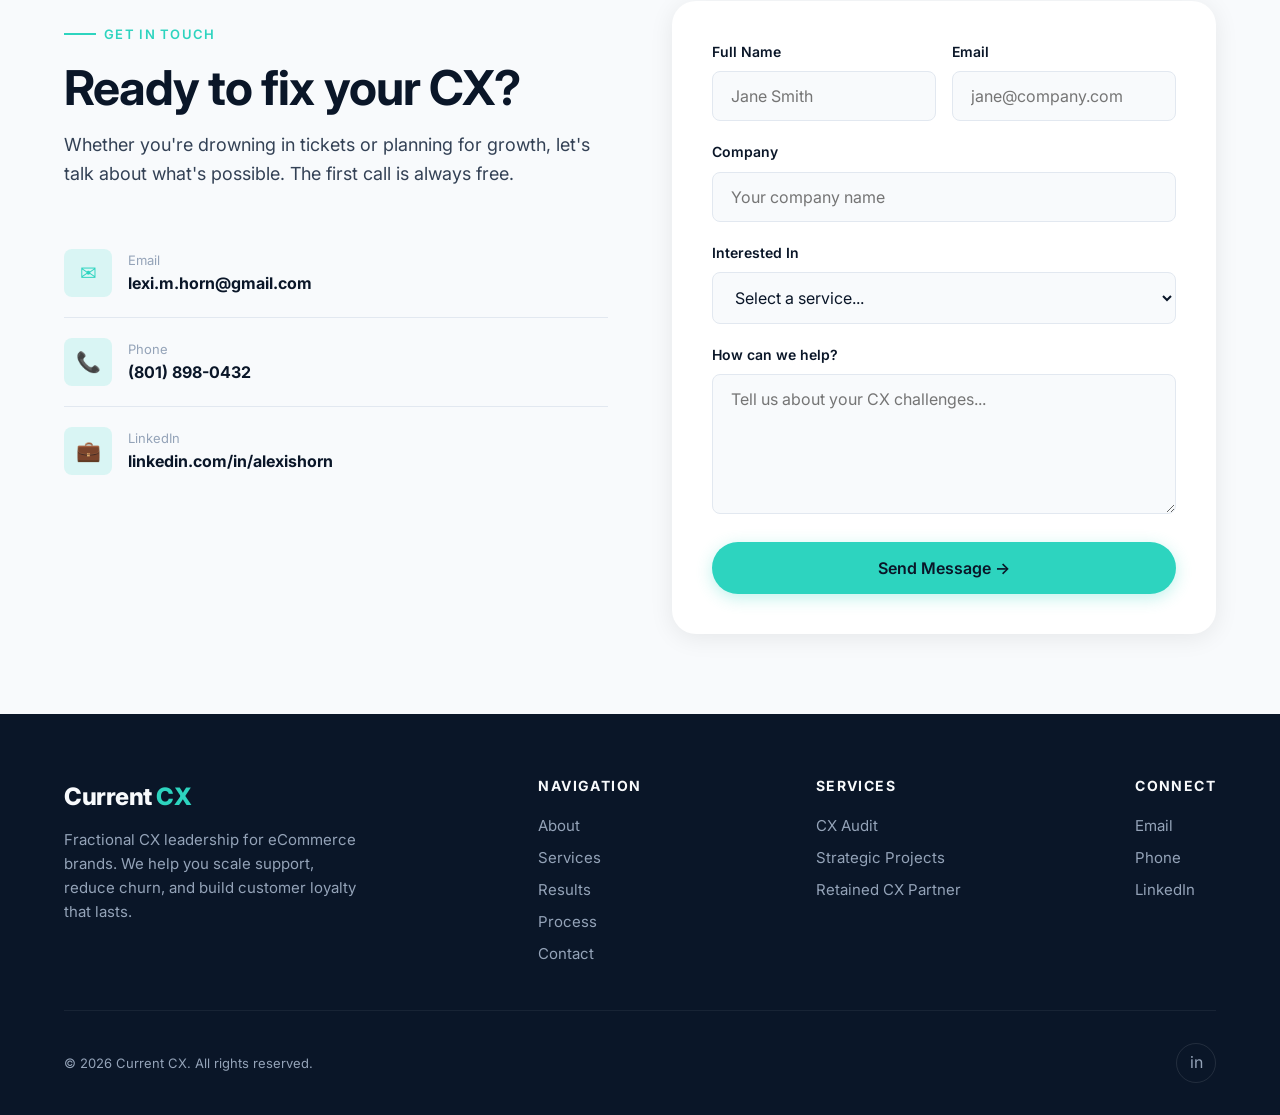
==== commit 042ed14b: "Update headshot image" ====
--- a/index.html
+++ b/index.html
@@ -64,9 +64,7 @@
     <div class="container">
       <div class="about-content">
         <div class="about-image-wrapper reveal">
-          <div class="about-image">
-            <span class="about-initials">LH</span>
-          </div>
+          <img src="lexi-horn.png" alt="Lexi Horn — Founder of Current CX" class="about-image">
         </div>
         <div class="about-text reveal reveal-delay-1">
           <div class="section-label">About Current CX</div>
